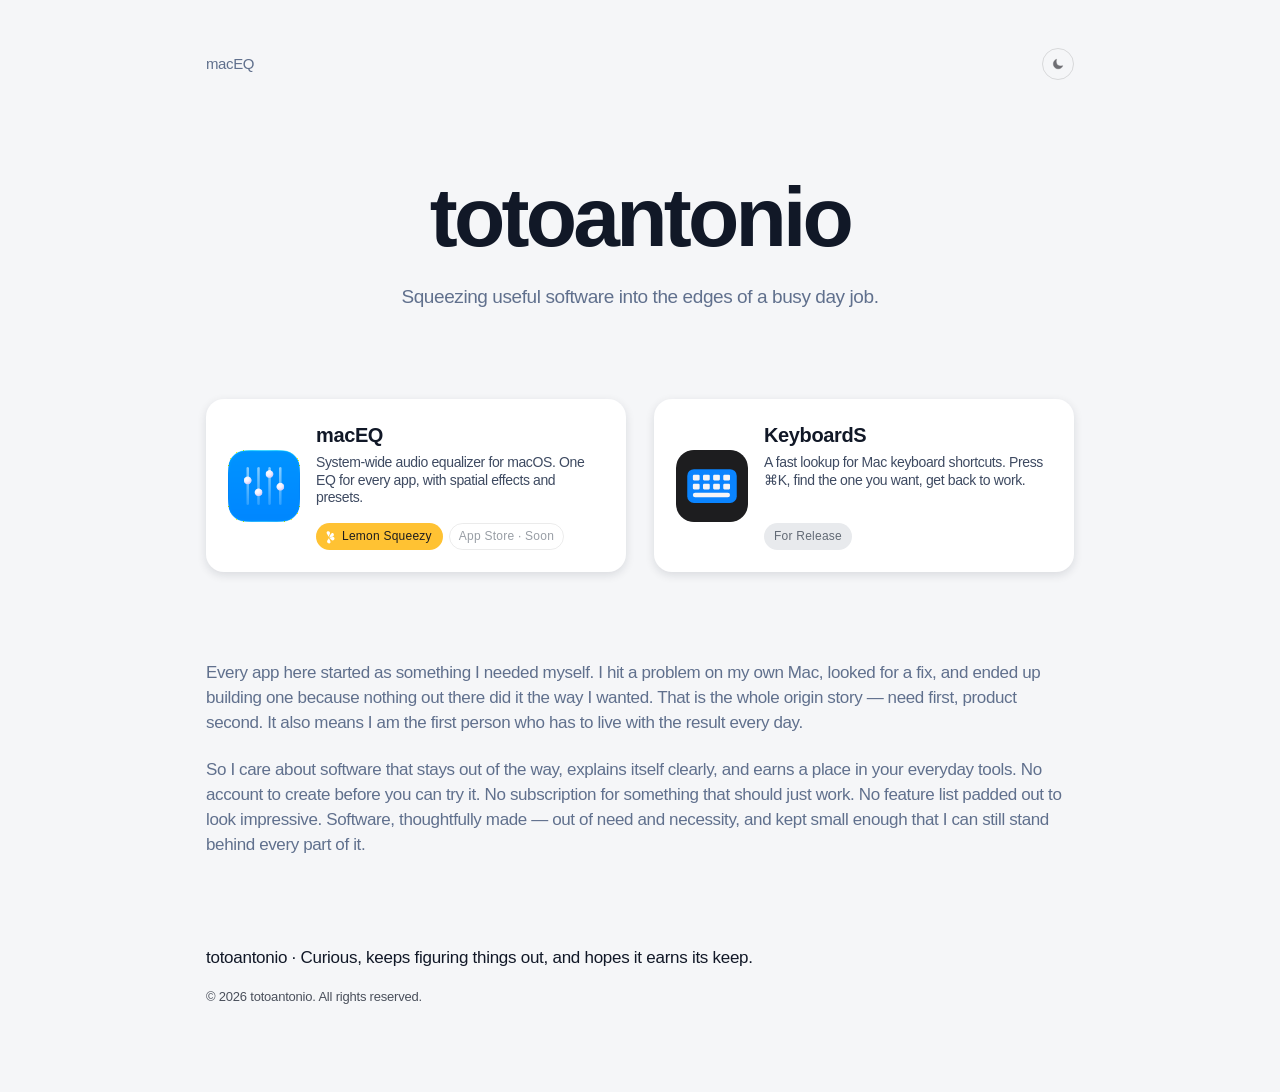
==== author.html @ f39eba29 "Under the hood refinements" ====
<!DOCTYPE html>
<html lang="en">
<head>
<meta charset="UTF-8">
<meta name="viewport" content="width=device-width, initial-scale=1">
<title>totoantonio — Squeezing useful software into the edges of a busy day job.</title>
<meta name="description" content="totoantonio - Squeezing useful software into the edges of a busy day job.">
<link rel="canonical" href="https://maceq-equalizer.pages.dev/author.html">
<meta name="theme-color" content="#FFFFFF">
<link rel="stylesheet" href="theme.css">
<script src="theme.js"></script>
<style>
  :root {
    color-scheme: light dark;
    --bg: #FFFFFF;
    --text: #1D1D1F;
    --muted: #6E6E73;
    --line: rgba(0, 0, 0, .12);
    --blue: #007AFF;
  }

  :root[data-theme="dark"] {
    --bg: #101114;
    --text: #F5F5F7;
    --muted: #98989D;
    --line: rgba(255, 255, 255, .14);
    --blue: #0A84FF;
  }

  /* Page-local palette so the theme toggle actually changes this page. */
  :root,
  :root[data-theme="light"] {
    --page-bg: #F5F6F8;
    --page-text: #111827;
    --page-soft: #60708D;
    --card-bg: #FFFFFF;
    --card-text: #3E4A61;
    --card-shadow: rgba(17, 24, 39, .12);
    --card-shadow-hover: rgba(17, 24, 39, .16);
    --pill-bg: #E8EAED;
    --pill-text: #626A75;
  }

  :root[data-theme="dark"] {
    --page-bg: #101114;
    --page-text: #F5F5F7;
    --page-soft: #9AA6BC;
    --card-bg: #1C1D21;
    --card-text: #B4BECD;
    --card-shadow: rgba(0, 0, 0, .5);
    --card-shadow-hover: rgba(0, 0, 0, .62);
    --pill-bg: #2C2E34;
    --pill-text: #A8B0BD;
  }

  * { box-sizing: border-box; }

  .sf-symbol {
    display: inline-block;
    width: 1em;
    height: 1em;
    flex: 0 0 auto;
    background: currentColor;
    -webkit-mask: var(--sf) center / contain no-repeat;
    mask: var(--sf) center / contain no-repeat;
  }

  body {
    max-width: 1240px;
    margin: 0 auto;
    padding: 48px 32px 72px;
    background: var(--page-bg);
    color: var(--page-text);
    font-family: -apple-system, BlinkMacSystemFont, "SF Pro Text", "Google Sans", "Segoe UI", sans-serif;
    font-size: 17px;
    line-height: 1.4706;
    letter-spacing: -.022em;
    -webkit-font-smoothing: antialiased;
    text-rendering: optimizeLegibility;
  }

  a { color: inherit; }

  nav {
    display: flex;
    flex-wrap: wrap;
    justify-content: center;
    gap: 24px;
    margin-bottom: 56px;
    font-size: 15px;
  }

  nav a {
    color: var(--muted);
    text-decoration: none;
  }

  nav a:hover { color: var(--text); }

  .author-nav {
    display: flex;
    align-items: center;
    justify-content: space-between;
    max-width: 868px;
    margin: 0 auto 96px;
  }

  .author-home {
    color: var(--page-soft);
    font-size: 15px;
    text-decoration: none;
  }

  .author-home:hover {
    color: var(--page-text);
  }

  .author-intro {
    max-width: 900px;
    margin: 0 auto 88px;
    text-align: center;
  }

  .author-kicker {
    display: none;
  }

  .author-intro h1 {
    margin: 0;
    color: var(--page-text);
    text-align: center;
    font-size: clamp(42px, 7vw, 84px);
    line-height: .98;
    letter-spacing: -.045em;
  }

  .author-role {
    max-width: none;
    margin: 26px 0 0;
    color: var(--page-soft);
    font-size: clamp(15px, 1.8vw, 19px);
    line-height: 1.4;
    letter-spacing: -.022em;
  }

  .author-section {
    max-width: 868px;
    margin: 0 auto;
    padding: 0;
    border: 0;
  }

  .author-section h2 {
    display: none;
  }

  .author-work {
    display: grid;
    grid-template-columns: repeat(2, minmax(0, 420px));
    justify-content: center;
    gap: 28px;
    margin: 0;
    padding: 0;
    list-style: none;
  }

  .author-work li {
    position: relative;
    top: 0;
    margin: 0;
    padding: 0;
    border: 0;
    border-radius: 18px;
    background: var(--card-bg);
    box-shadow: 0 3px 10px var(--card-shadow);
    /* `top` instead of `transform`: a transform promotes the card to its own
       layer and re-rasterizes the text at fractional pixels, which reads as
       blur on hover. */
    transition: box-shadow .2s ease, top .2s ease;
  }

  .author-work li:hover {
    top: -2px;
    box-shadow: 0 8px 22px var(--card-shadow-hover);
  }

  .author-work a {
    display: grid;
    grid-template-columns: 72px 1fr;
    align-items: stretch;
    gap: 16px;
    min-height: 132px;
    height: 100%;
    padding: 22px;
    color: var(--page-text);
    font-weight: 400;
    text-decoration: none;
  }

  /* theme.css fades any `li a` to .6 on hover — that washes the whole card
     out. The card lifts instead. */
  .author-work a:hover {
    opacity: 1;
  }

  .work-logo {
    width: 72px;
    height: 72px;
    flex: 0 0 auto;
    align-self: center;
    border-radius: 16px;
  }

  .work-copy {
    display: flex;
    flex-direction: column;
    gap: 4px;
  }

  .work-status {
    display: inline-flex;
    align-items: center;
    gap: 6px;
    width: fit-content;
    /* auto pushes it to the card floor; the description's margin keeps a
       minimum gap when there is no slack to take. */
    margin-top: auto;
    padding: 4px 9px;
    /* Transparent border keeps every pill the same height as the outlined one. */
    border: 1px solid transparent;
    border-radius: 999px;
    background: var(--pill-bg);
    color: var(--pill-text);
    font-size: 12px;
    font-weight: 400;
    letter-spacing: .02em;
  }

  /* Two pills sit side by side; the row takes the auto margin instead. */
  .work-status-row {
    display: flex;
    flex-wrap: wrap;
    gap: 6px;
    margin-top: auto;
  }

  .work-status-row .work-status {
    margin-top: 0;
  }

  .work-status-lemon {
    padding: 4px 10px 4px 5px;
    background: #FFC233;
    color: #1D1D1F;
  }

  /* Not shipped there yet — reads as inactive next to the live one. */
  .work-status-pending {
    background: transparent;
    border: 1px solid var(--line);
    color: var(--pill-text);
    opacity: .65;
  }

  .work-status img {
    width: 14px;
    height: 14px;
    flex: 0 0 auto;
  }

  .author-work strong {
    font-size: 20px;
    font-weight: 600;
  }

  .work-copy > span:not(.work-status):not(.work-status-row) {
    margin-bottom: 12px;
    color: var(--card-text);
    font-size: 14px;
    font-weight: 400;
    line-height: 1.25;
  }

  .author-note {
    max-width: 868px;
    margin: 88px auto 0;
    color: var(--page-soft);
    font-size: 17px;
    text-align: left;
    line-height: 1.4706;
  }

  .author-note + .author-note {
    margin-top: 22px;
  }

  footer {
    max-width: 868px;
    margin: 88px auto 0;
    text-align: left;
  }

  @media (max-width: 520px) {
    .author-page { padding: 28px 18px 52px; }
    .author-nav { margin-bottom: 62px; }
    .author-intro { margin-bottom: 56px; }
    .author-work { grid-template-columns: 1fr; }
    .author-work a { grid-template-columns: 72px 1fr; align-items: flex-start; gap: 16px; min-height: 0; padding: 22px; }
    .work-logo { width: 72px; height: 72px; border-radius: 16px; }
    .author-work strong { font-size: 22px; }
    .work-copy > span:not(.work-status):not(.work-status-row) { display: block; margin-top: 5px; font-size: 16px; text-align: left; }
  }
</style>
</head>
<body class="author-page">

<div class="author-nav">
  <a class="author-home" href="index.html">macEQ</a>
  <button class="theme-toggle" type="button" aria-label="Switch appearance" title="Change appearance">
    <span class="sf-symbol theme-sun" style="--sf:url('Assets/Symbols/sun.max.png')" aria-hidden="true"></span>
    <span class="sf-symbol theme-moon" style="--sf:url('Assets/Symbols/moon.png')" aria-hidden="true"></span>
  </button>
</div>

<main>
  <section class="author-intro">
    <p class="author-kicker">With time to tinker</p>
    <h1>totoantonio</h1>
    <p class="author-role">Squeezing useful software into the edges of a busy day job.</p>
  </section>

  <section class="author-section" aria-labelledby="selected-work">
    <h2 id="selected-work">Selected work</h2>
    <ul class="author-work">
      <li><a href="index.html"><img class="work-logo" src="Assets/Icon-macOS-Default-1024@1x.png" width="52" height="52" alt="macEQ app icon"><span class="work-copy"><strong>macEQ</strong><span>System-wide audio equalizer for macOS. One EQ for every app, with spatial effects and presets.</span><span class="work-status-row"><span class="work-status work-status-lemon"><img src="Assets/lemon-squeezy-mark.svg" width="14" height="14" alt="">Lemon Squeezy</span><span class="work-status work-status-pending">App Store · Soon</span></span></span></a></li>
      <li><a href="https://totoantonio.lemonsqueezy.com/checkout/buy/a7ed3bb8-9b6f-4d91-94f3-5cfa2776aadd" target="_blank" rel="noopener"><img class="work-logo" src="Assets/keyboards-mark.svg" width="52" height="52" alt="KeyboardS app icon"><span class="work-copy"><strong>KeyboardS</strong><span>A fast lookup for Mac keyboard shortcuts. Press ⌘K, find the one you want, get back to work.</span><span class="work-status">For Release</span></span></a></li>
    </ul>
  </section>

  <p class="author-note">Every app here started as something I needed myself. I hit a problem on my own Mac, looked for a fix, and ended up building one because nothing out there did it the way I wanted. That is the whole origin story — need first, product second. It also means I am the first person who has to live with the result every day.</p>
  <p class="author-note">So I care about software that stays out of the way, explains itself clearly, and earns a place in your everyday tools. No account to create before you can try it. No subscription for something that should just work. No feature list padded out to look impressive. Software, thoughtfully made — out of need and necessity, and kept small enough that I can still stand behind every part of it.</p>
</main>

<footer>
  <p>totoantonio · Curious, keeps figuring things out, and hopes it earns its keep.</p>
  <p class="copyright">© 2026 totoantonio. All rights reserved.</p>
</footer>

</body>
</html>
---- theme.css ----
/* ---------------------------------------------------------------
   Shared enhancements: web font, theme toggle, scroll reveal.
   Loaded after each page's inline <style>, so it wins on conflict.
   --------------------------------------------------------------- */

html {
  overflow-x: hidden;
}

/* Apple devices resolve -apple-system first and never reach the web font.
   Everything else falls through to Google Sans. */
body {
  font-family: -apple-system, BlinkMacSystemFont, "SF Pro Text", "Google Sans",
    "Segoe UI", Roboto, "Helvetica Neue", Helvetica, Arial, sans-serif;
}

/* ---------- Type scale ----------
   Values taken from Apple Support's own stylesheet (app-ac.css):
   body 17/1.4706/-.022em · h1 48/1.0835/-.003em · h2 40/1.1/0 · h3 32/1.125/+.004em
   Tracking loosens as type shrinks, and turns positive below 40px.
   Sizes scale down on small screens, as Apple's own breakpoints do.        */

body {
  font-size: 17px;
  line-height: 1.4706;
  letter-spacing: -.022em;
}

h1 {
  font-size: clamp(34px, 6.2vw, 48px);
  line-height: 1.0835;
  letter-spacing: -.003em;
  font-weight: 600;
}

h2 {
  font-size: clamp(28px, 5vw, 40px);
  line-height: 1.1;
  letter-spacing: 0em;
  font-weight: 600;
}

h3 {
  font-size: clamp(24px, 3.6vw, 32px);
  line-height: 1.125;
  letter-spacing: .004em;
  font-weight: 600;
}

/* Apple's 21px intro size, with its matching tracking. */
.tagline,
.lede {
  font-size: clamp(19px, 2.5vw, 21px);
  line-height: 1.381;
  letter-spacing: .011em;
}

/* Small print: Apple's 14px caption tracking. */
.requirements,
.copyright,
figcaption,
footer,
nav {
  letter-spacing: -.016em;
}

/* Headline symbols scale with the larger headings. */
h2 .sf-symbol {
  width: clamp(30px, 4.8vw, 50px);
  height: clamp(30px, 4.8vw, 50px);
}

/* ---------- Vertical rhythm: wide between topics, tight within ---------- */

h2 {
  margin-top: clamp(64px, 9vw, 96px);
  margin-bottom: 14px;
  /* A hairline gives structure without adding an object. */
  padding-top: clamp(30px, 4vw, 44px);
  border-top: 1px solid var(--line);
}

/* The first heading on a page needs no rule above it. */
main > h2:first-of-type,
h1 + h2 {
  border-top: 0;
  padding-top: 0;
}

h3 {
  margin-top: 34px;
  margin-bottom: 6px;
}

figure {
  margin-top: clamp(40px, 6vw, 60px);
  margin-bottom: clamp(40px, 6vw, 60px);
}

/* The screenshots are cropped to the window edge, so they span the same
   width as the body text. The caption sits right under the window. */
figcaption {
  margin-top: 14px;
}

/* ---------- Hero: a more confident app icon ---------- */

.app-icon {
  width: 168px;
  height: 168px;
}

.logo-lockup {
  position: relative;
  width: fit-content;
  margin: 0 auto 28px;
}

.logo-lockup .app-icon {
  margin: 0;
}

.platform-badge {
  display: flex;
  align-items: center;
  justify-content: center;
  width: auto;
  min-height: 0;
  gap: 7px;
  margin: 0;
  padding: 3px 9px;
  border: 1px solid rgba(255, 255, 255, .12);
  border-radius: 999px;
  background: #1D1D1F;
  color: #F5F5F7;
  font-size: 10px;
  font-weight: 600;
  letter-spacing: .09em;
  line-height: 1.5;
  transition: opacity .2s ease;
}

.logo-lockup .platform-badge {
  position: absolute;
  top: -7px;
  right: -9px;
  z-index: 1;
  white-space: nowrap;
}

.platform-badge:hover { opacity: .85; }

@media (max-width: 520px) {
  .app-icon { width: 132px; height: 132px; }
  .logo-lockup { margin-bottom: 20px; }
}

/* ---------- Links: inherit the text colour, never underlined ---------- */

a,
a:hover,
a:visited {
  color: inherit;
  text-decoration: none;
}

/* Inline links inside body copy stay findable through weight, not colour. */
p a,
li a {
  font-weight: 600;
  transition: opacity .2s ease;
}

p a:hover,
li a:hover,
footer a:hover {
  opacity: .6;
}

/* ---------- Manual theme override ---------- */

:root[data-theme="light"] {
  color-scheme: light;
  --bg: #FFFFFF;
  --bg-2: #F5F5F7;
  --text: #1D1D1F;
  --muted: #6E6E73;
  --line: rgba(0, 0, 0, .12);
  --blue: #007AFF;
}

:root[data-theme="dark"] {
  color-scheme: dark;
  --bg: #1C1C1E;
  --bg-2: #232326;
  --text: #F5F5F7;
  --muted: #98989D;
  --line: rgba(255, 255, 255, .14);
  --blue: #0A84FF;
}

body {
  transition: background-color .25s ease, color .25s ease;
}

/* ---------- Nav: always a single line ---------- */

nav {
  flex-wrap: nowrap;
  align-items: center;
  /* Gap and type shrink with the viewport before anything can wrap. */
  gap: clamp(11px, 3.1vw, 24px);
  font-size: clamp(12.5px, 3.1vw, 15px);
  /* Last resort on very narrow screens: scroll sideways, never stack. */
  overflow-x: auto;
  scrollbar-width: none;
  -ms-overflow-style: none;
}

nav::-webkit-scrollbar { display: none; }

nav a {
  white-space: nowrap;
  flex: 0 0 auto;
}

/* On phones, drop the two sections that are easiest to reach by scrolling. */
@media (max-width: 600px) {
  nav a[href*="#presets"],
  nav a[href*="#guide"] {
    display: none;
  }
}

/* ---------- Theme toggle ---------- */

.theme-toggle {
  width: 32px;
  height: 32px;
  flex: 0 0 auto;
  display: grid;
  place-items: center;
  padding: 0;
  border: 1px solid var(--line);
  border-radius: 50%;
  background: transparent;
  color: var(--muted);
  cursor: pointer;
  transition: color .2s ease, border-color .2s ease, transform .2s ease;
}

.theme-toggle:hover {
  color: var(--text);
  border-color: var(--text);
  transform: rotate(-15deg);
}

.theme-toggle .sf-symbol {
  width: 16px;
  height: 16px;
}

/* Show the icon for the theme you would switch TO. */
.theme-toggle .theme-sun { display: none; }
.theme-toggle .theme-moon { display: inline-block; }

@media (prefers-color-scheme: dark) {
  :root:not([data-theme="light"]) .theme-toggle .theme-sun { display: inline-block; }
  :root:not([data-theme="light"]) .theme-toggle .theme-moon { display: none; }
}

:root[data-theme="dark"] .theme-toggle .theme-sun { display: inline-block; }
:root[data-theme="dark"] .theme-toggle .theme-moon { display: none; }
:root[data-theme="light"] .theme-toggle .theme-sun { display: none; }
:root[data-theme="light"] .theme-toggle .theme-moon { display: inline-block; }

/* ---------- "SOON" overlay on the App Store badge ---------- */

.badge-soon {
  position: relative;
  cursor: default;
}

/* Small pill pinned to the badge's top-right corner. */
.badge-soon::after {
  content: attr(data-soon);
  position: absolute;
  top: -7px;
  right: -9px;
  padding: 3px 9px;
  border-radius: 980px;
  background: var(--blue);
  color: #fff;
  font-size: 10px;
  font-weight: 700;
  letter-spacing: .09em;
  line-height: 1.5;
  white-space: nowrap;
}

/* Same pill, but for a badge that actually links somewhere. */
.badge-live {
  cursor: pointer;
}

.badge-live::after {
  background: #34C759;
}

:root[data-theme="dark"] .badge-live::after {
  background: #30D158;
  color: #0B1A0F;
}

.copyright {
  margin-top: 10px;
  font-size: 13px;
  opacity: .75;
}

/* ---------- Scroll reveal ---------- */

.reveal {
  opacity: 0;
  transform: translateY(18px);
  /* Apple's motion: leaves quickly, settles slowly. */
  transition: opacity .5s cubic-bezier(.28, .11, .32, 1),
              transform .5s cubic-bezier(.28, .11, .32, 1);
  will-change: opacity, transform;
}

.reveal.visible {
  opacity: 1;
  transform: none;
}

/* Screenshots get a slightly larger, slower entrance. */
figure.reveal {
  transform: translateY(26px) scale(.99);
}

figure.reveal.visible {
  transform: none;
}

/* ---------- Hero spacing: keep the badge above the fold ---------- */

@media (max-height: 720px), (max-width: 520px) {
  nav { margin-bottom: 34px; }
  .app-icon { width: 132px; height: 132px; margin-bottom: 20px; }
  .download { margin-top: 24px; }
}

/* ---------- Respect reduced motion ---------- */

.download.guide-download {
  margin-top: 48px;
}

.download-options {
  display: flex;
  align-items: center;
  justify-content: center;
  gap: 12px;
}

.lemon-badge {
  display: inline-flex;
  align-items: center;
  justify-content: center;
  gap: 8px;
  width: 180px;
  height: 60px;
  padding: 0 12px;
  border-radius: 8px;
  background: #FFC233;
  color: #1D1D1F;
  text-align: center;
  transition: opacity .2s ease;
}

.lemon-badge:hover { opacity: .85; }

.lemon-badge img {
  width: 28px;
  height: 28px;
  flex: 0 0 auto;
}

.lemon-badge-copy {
  display: flex;
  flex-direction: column;
  align-items: flex-start;
  line-height: 1;
  white-space: nowrap;
}

.lemon-badge-copy > span {
  font-size: 10px;
  font-weight: 400;
  letter-spacing: .02em;
}

.lemon-badge-copy strong {
  margin-top: 3px;
  font-size: 16px;
  font-weight: 500;
  letter-spacing: -.02em;
}

@media (max-width: 520px) {
  .download-options {
    gap: 8px;
    align-items: stretch;
  }

  .download-options > * {
    width: calc((100% - 8px) / 2);
    min-width: 0;
  }

  /* Both badges share the App Store artwork's 3:1 ratio so their
     boxes are exactly the same size at any phone width. */
  .download-options .badge {
    display: flex;
    aspect-ratio: 3 / 1;
  }

  .download-options .badge img {
    width: 100%;
    height: 100%;
    object-fit: contain;
  }

  .download-options .lemon-badge {
    height: auto;
    aspect-ratio: 3 / 1;
    padding: 0 6px;
    gap: 5px;
  }

  .download-options .lemon-badge img {
    width: 22px;
    height: 22px;
  }

  .download-options .lemon-badge-copy > span {
    font-size: 8px;
  }

  .download-options .lemon-badge-copy strong {
    font-size: 15px;
  }
}

@media (prefers-reduced-motion: reduce) {
  .reveal,
  figure.reveal {
    opacity: 1;
    transform: none;
    transition: none;
  }
  .theme-toggle:hover { transform: none; }
  body { transition: none; }
}
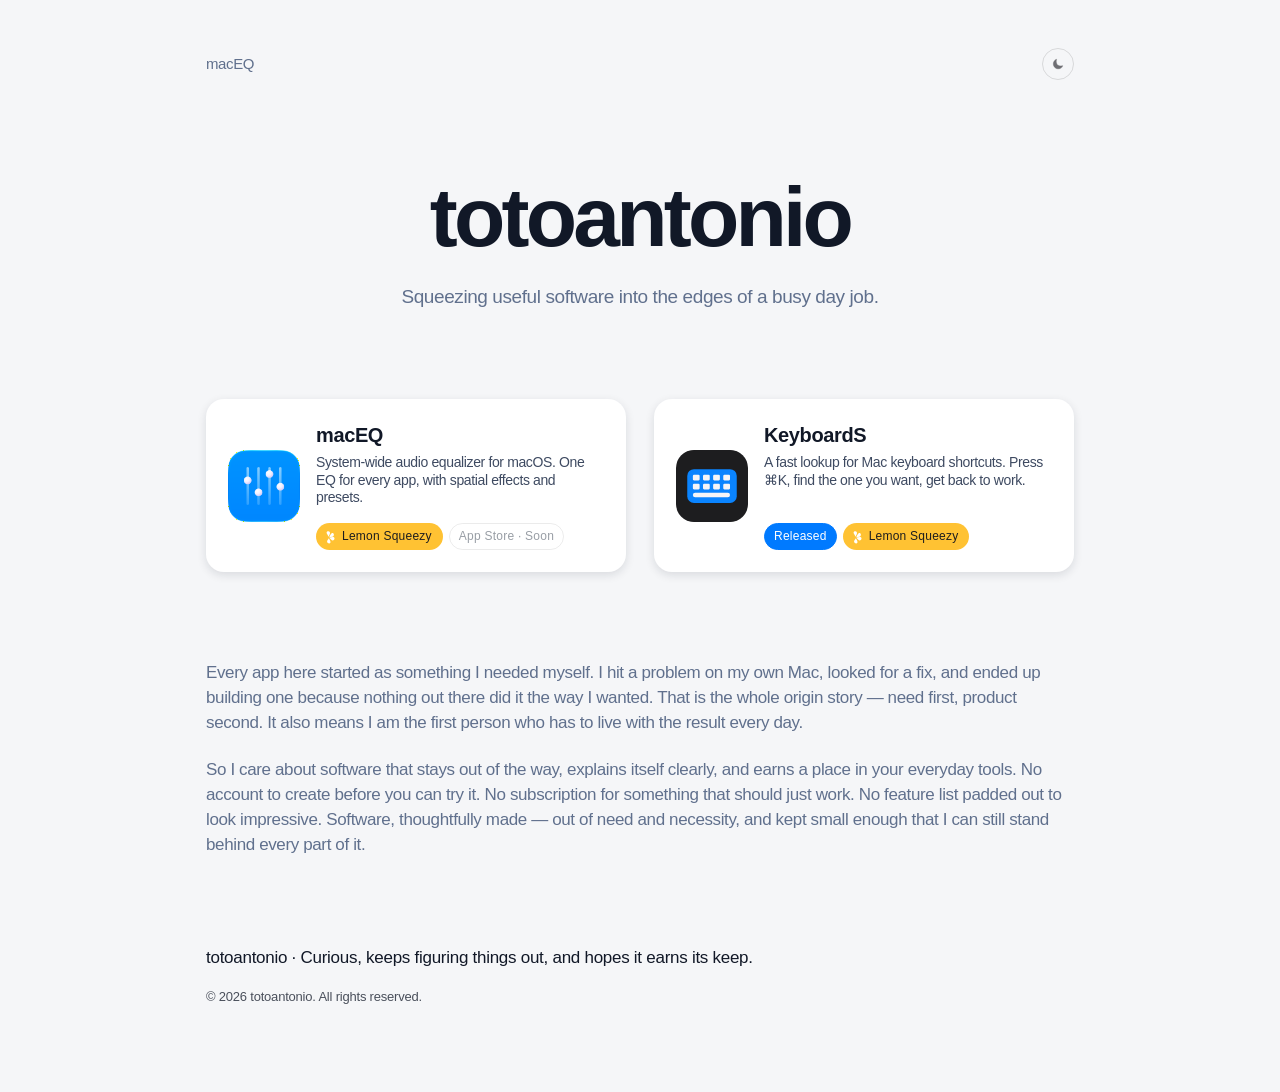
==== commit b7ea3e92: "Under the hood refinements" ====
--- a/author.html
+++ b/author.html
@@ -254,6 +254,13 @@
     color: #1D1D1F;
   }
 
+  /* Shipping now — the one pill that gets full colour. */
+  .work-status-released {
+    background: #007AFF;
+    border-color: #007AFF;
+    color: #FFFFFF;
+  }
+
   /* Not shipped there yet — reads as inactive next to the live one. */
   .work-status-pending {
     background: transparent;
@@ -333,7 +340,7 @@
     <h2 id="selected-work">Selected work</h2>
     <ul class="author-work">
       <li><a href="index.html"><img class="work-logo" src="Assets/Icon-macOS-Default-1024@1x.png" width="52" height="52" alt="macEQ app icon"><span class="work-copy"><strong>macEQ</strong><span>System-wide audio equalizer for macOS. One EQ for every app, with spatial effects and presets.</span><span class="work-status-row"><span class="work-status work-status-lemon"><img src="Assets/lemon-squeezy-mark.svg" width="14" height="14" alt="">Lemon Squeezy</span><span class="work-status work-status-pending">App Store · Soon</span></span></span></a></li>
-      <li><a href="https://totoantonio.lemonsqueezy.com/checkout/buy/a7ed3bb8-9b6f-4d91-94f3-5cfa2776aadd" target="_blank" rel="noopener"><img class="work-logo" src="Assets/keyboards-mark.svg" width="52" height="52" alt="KeyboardS app icon"><span class="work-copy"><strong>KeyboardS</strong><span>A fast lookup for Mac keyboard shortcuts. Press ⌘K, find the one you want, get back to work.</span><span class="work-status">For Release</span></span></a></li>
+      <li><a href="https://totoantonio.lemonsqueezy.com/checkout/buy/a7ed3bb8-9b6f-4d91-94f3-5cfa2776aadd" target="_blank" rel="noopener"><img class="work-logo" src="Assets/keyboards-mark.svg" width="52" height="52" alt="KeyboardS app icon"><span class="work-copy"><strong>KeyboardS</strong><span>A fast lookup for Mac keyboard shortcuts. Press ⌘K, find the one you want, get back to work.</span><span class="work-status-row"><span class="work-status work-status-released">Released</span><span class="work-status work-status-lemon"><img src="Assets/lemon-squeezy-mark.svg" width="14" height="14" alt="">Lemon Squeezy</span></span></span></a></li>
     </ul>
   </section>
 
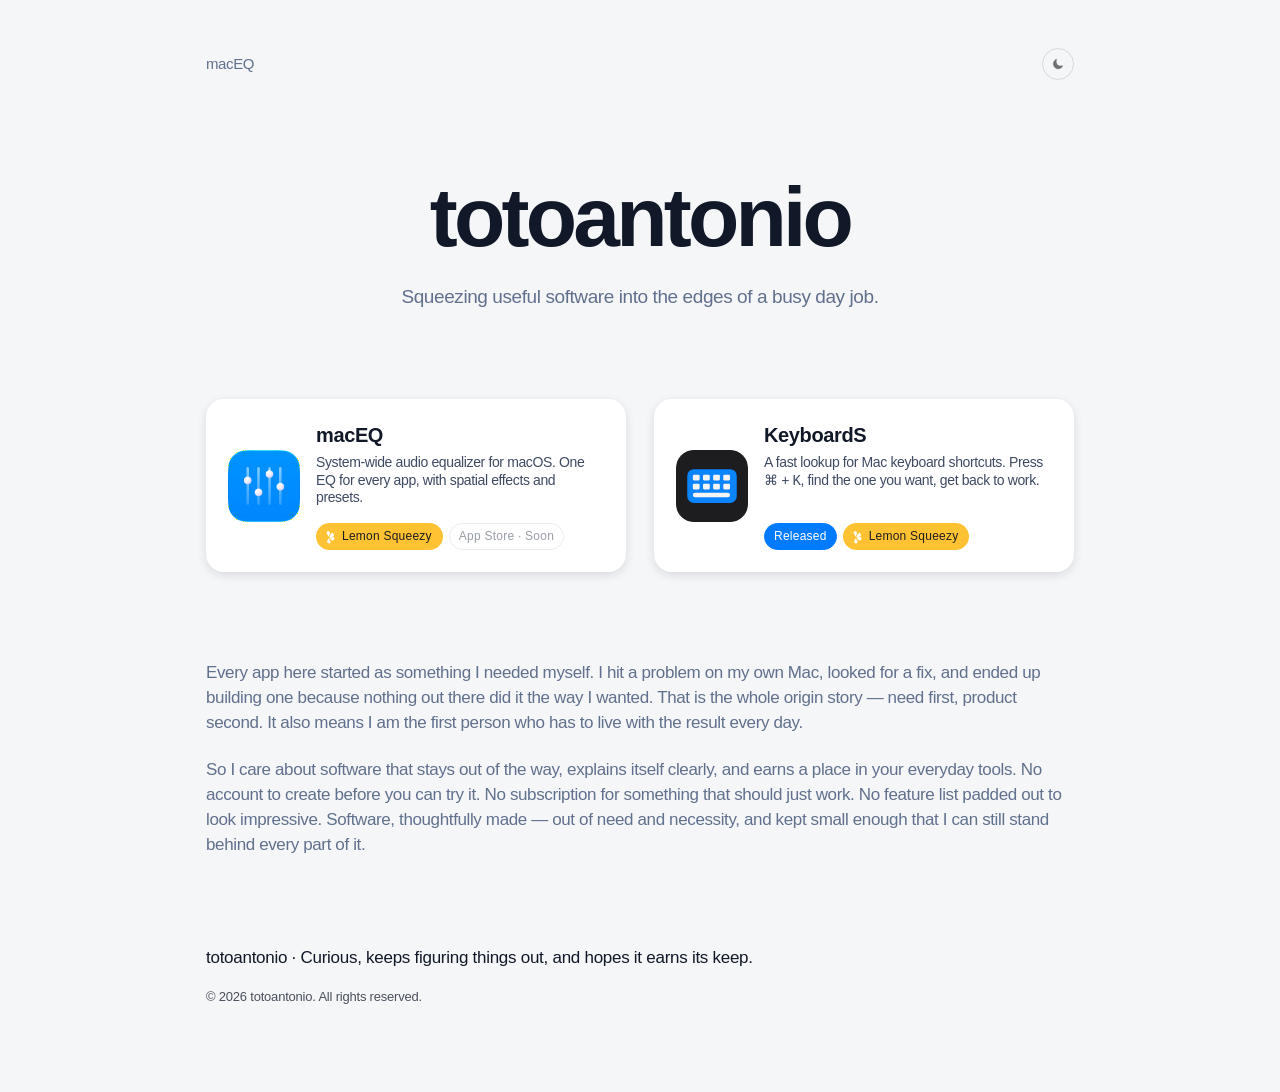
==== commit faf037e2: "Under the hood refinements" ====
--- a/author.html
+++ b/author.html
@@ -340,7 +340,7 @@
     <h2 id="selected-work">Selected work</h2>
     <ul class="author-work">
       <li><a href="index.html"><img class="work-logo" src="Assets/Icon-macOS-Default-1024@1x.png" width="52" height="52" alt="macEQ app icon"><span class="work-copy"><strong>macEQ</strong><span>System-wide audio equalizer for macOS. One EQ for every app, with spatial effects and presets.</span><span class="work-status-row"><span class="work-status work-status-lemon"><img src="Assets/lemon-squeezy-mark.svg" width="14" height="14" alt="">Lemon Squeezy</span><span class="work-status work-status-pending">App Store · Soon</span></span></span></a></li>
-      <li><a href="https://totoantonio.lemonsqueezy.com/checkout/buy/a7ed3bb8-9b6f-4d91-94f3-5cfa2776aadd" target="_blank" rel="noopener"><img class="work-logo" src="Assets/keyboards-mark.svg" width="52" height="52" alt="KeyboardS app icon"><span class="work-copy"><strong>KeyboardS</strong><span>A fast lookup for Mac keyboard shortcuts. Press ⌘K, find the one you want, get back to work.</span><span class="work-status-row"><span class="work-status work-status-released">Released</span><span class="work-status work-status-lemon"><img src="Assets/lemon-squeezy-mark.svg" width="14" height="14" alt="">Lemon Squeezy</span></span></span></a></li>
+      <li><a href="keyboards.html"><img class="work-logo" src="Assets/keyboards-mark.svg" width="52" height="52" alt="KeyboardS app icon"><span class="work-copy"><strong>KeyboardS</strong><span>A fast lookup for Mac keyboard shortcuts. Press <kbd>⌘</kbd> + <kbd>K</kbd>, find the one you want, get back to work.</span><span class="work-status-row"><span class="work-status work-status-released">Released</span><span class="work-status work-status-lemon"><img src="Assets/lemon-squeezy-mark.svg" width="14" height="14" alt="">Lemon Squeezy</span></span></span></a></li>
     </ul>
   </section>
 
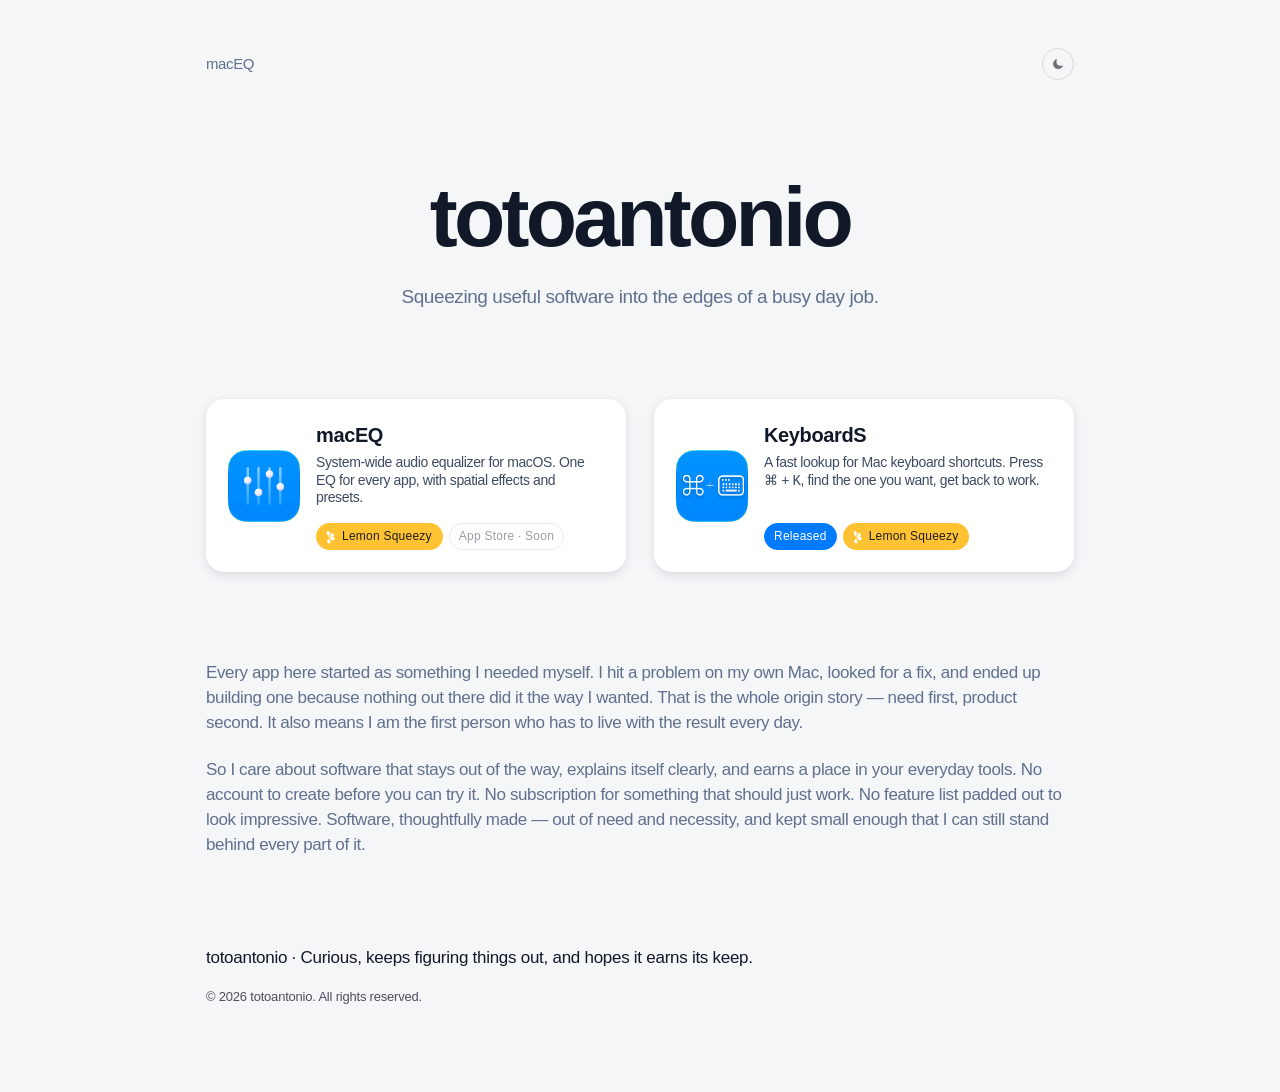
==== commit 41ce629c: "Under the hood refinements" ====
--- a/author.html
+++ b/author.html
@@ -340,7 +340,7 @@
     <h2 id="selected-work">Selected work</h2>
     <ul class="author-work">
       <li><a href="index.html"><img class="work-logo" src="Assets/Icon-macOS-Default-1024@1x.png" width="52" height="52" alt="macEQ app icon"><span class="work-copy"><strong>macEQ</strong><span>System-wide audio equalizer for macOS. One EQ for every app, with spatial effects and presets.</span><span class="work-status-row"><span class="work-status work-status-lemon"><img src="Assets/lemon-squeezy-mark.svg" width="14" height="14" alt="">Lemon Squeezy</span><span class="work-status work-status-pending">App Store · Soon</span></span></span></a></li>
-      <li><a href="keyboards.html"><img class="work-logo" src="Assets/keyboards-mark.svg" width="52" height="52" alt="KeyboardS app icon"><span class="work-copy"><strong>KeyboardS</strong><span>A fast lookup for Mac keyboard shortcuts. Press <kbd>⌘</kbd> + <kbd>K</kbd>, find the one you want, get back to work.</span><span class="work-status-row"><span class="work-status work-status-released">Released</span><span class="work-status work-status-lemon"><img src="Assets/lemon-squeezy-mark.svg" width="14" height="14" alt="">Lemon Squeezy</span></span></span></a></li>
+      <li><a href="keyboards.html"><img class="work-logo" src="Assets/Keyboard-Default-1024@1x.png" width="52" height="52" alt="KeyboardS app icon"><span class="work-copy"><strong>KeyboardS</strong><span>A fast lookup for Mac keyboard shortcuts. Press <kbd>⌘</kbd> + <kbd>K</kbd>, find the one you want, get back to work.</span><span class="work-status-row"><span class="work-status work-status-released">Released</span><span class="work-status work-status-lemon"><img src="Assets/lemon-squeezy-mark.svg" width="14" height="14" alt="">Lemon Squeezy</span></span></span></a></li>
     </ul>
   </section>
 
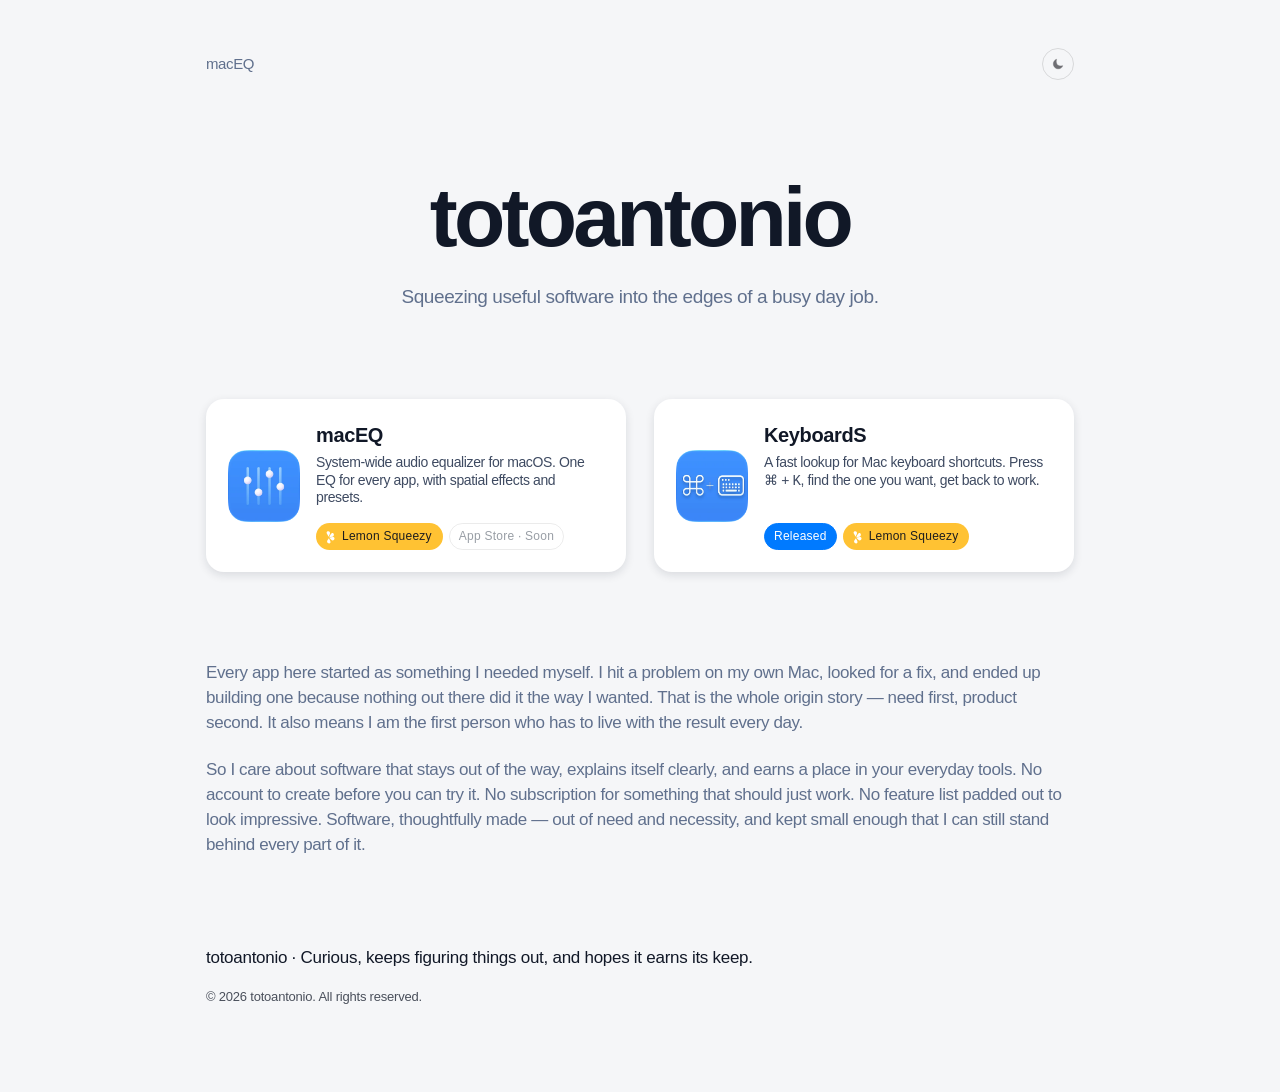
==== commit f9a2353f: "Improve site loading performance" ====
--- a/author.html
+++ b/author.html
@@ -339,8 +339,8 @@
   <section class="author-section" aria-labelledby="selected-work">
     <h2 id="selected-work">Selected work</h2>
     <ul class="author-work">
-      <li><a href="index.html"><img class="work-logo" src="Assets/Icon-macOS-Default-1024@1x.png" width="52" height="52" alt="macEQ app icon"><span class="work-copy"><strong>macEQ</strong><span>System-wide audio equalizer for macOS. One EQ for every app, with spatial effects and presets.</span><span class="work-status-row"><span class="work-status work-status-lemon"><img src="Assets/lemon-squeezy-mark.svg" width="14" height="14" alt="">Lemon Squeezy</span><span class="work-status work-status-pending">App Store · Soon</span></span></span></a></li>
-      <li><a href="keyboards.html"><img class="work-logo" src="Assets/Keyboard-Default-1024@1x.png" width="52" height="52" alt="KeyboardS app icon"><span class="work-copy"><strong>KeyboardS</strong><span>A fast lookup for Mac keyboard shortcuts. Press <kbd>⌘</kbd> + <kbd>K</kbd>, find the one you want, get back to work.</span><span class="work-status-row"><span class="work-status work-status-released">Released</span><span class="work-status work-status-lemon"><img src="Assets/lemon-squeezy-mark.svg" width="14" height="14" alt="">Lemon Squeezy</span></span></span></a></li>
+      <li><a href="index.html"><img class="work-logo" src="Assets/optimized/maceq-icon-256.webp" width="52" height="52" decoding="async" alt="macEQ app icon"><span class="work-copy"><strong>macEQ</strong><span>System-wide audio equalizer for macOS. One EQ for every app, with spatial effects and presets.</span><span class="work-status-row"><span class="work-status work-status-lemon"><img src="Assets/lemon-squeezy-mark.svg" width="14" height="14" alt="">Lemon Squeezy</span><span class="work-status work-status-pending">App Store · Soon</span></span></span></a></li>
+      <li><a href="keyboards.html"><img class="work-logo" src="Assets/optimized/keyboards-icon-256.webp" width="52" height="52" decoding="async" alt="KeyboardS app icon"><span class="work-copy"><strong>KeyboardS</strong><span>A fast lookup for Mac keyboard shortcuts. Press <kbd>⌘</kbd> + <kbd>K</kbd>, find the one you want, get back to work.</span><span class="work-status-row"><span class="work-status work-status-released">Released</span><span class="work-status work-status-lemon"><img src="Assets/lemon-squeezy-mark.svg" width="14" height="14" alt="">Lemon Squeezy</span></span></span></a></li>
     </ul>
   </section>
 
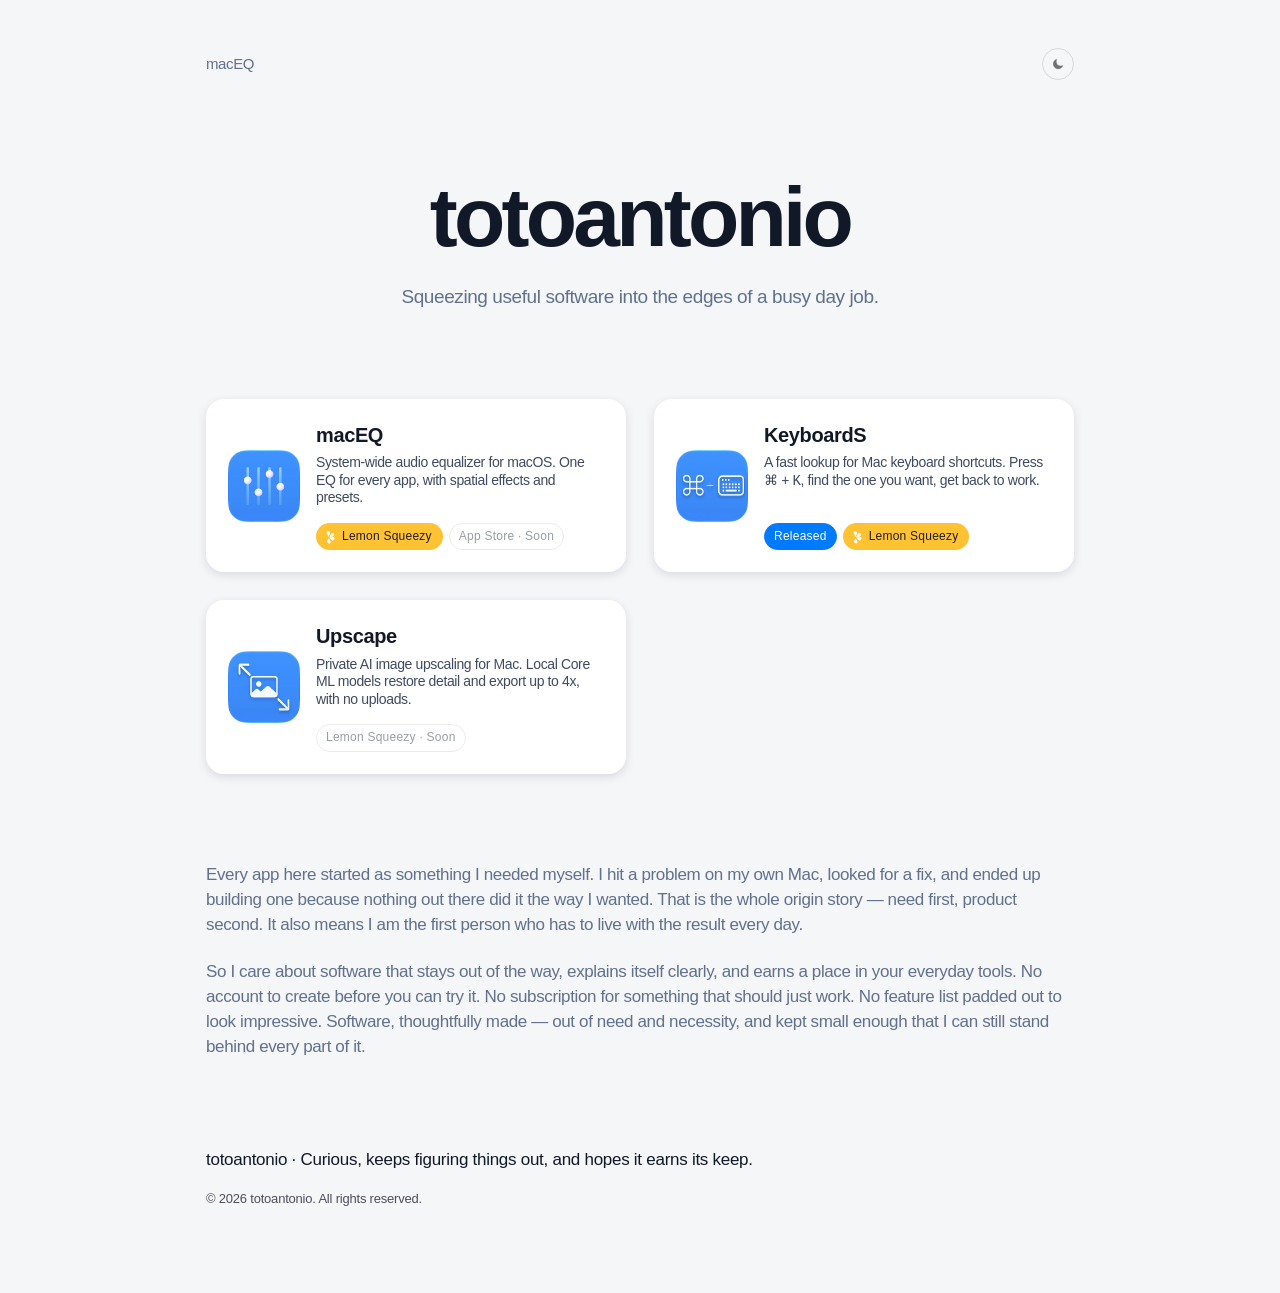
==== commit c6f36ebe: "Add Upscape product page New upscape.html for the AI image upscaler, matching the layout and styles " ====
--- a/author.html
+++ b/author.html
@@ -341,6 +341,7 @@
     <ul class="author-work">
       <li><a href="index.html"><img class="work-logo" src="Assets/optimized/maceq-icon-256.webp" width="52" height="52" decoding="async" alt="macEQ app icon"><span class="work-copy"><strong>macEQ</strong><span>System-wide audio equalizer for macOS. One EQ for every app, with spatial effects and presets.</span><span class="work-status-row"><span class="work-status work-status-lemon"><img src="Assets/lemon-squeezy-mark.svg" width="14" height="14" alt="">Lemon Squeezy</span><span class="work-status work-status-pending">App Store · Soon</span></span></span></a></li>
       <li><a href="keyboards.html"><img class="work-logo" src="Assets/optimized/keyboards-icon-256.webp" width="52" height="52" decoding="async" alt="KeyboardS app icon"><span class="work-copy"><strong>KeyboardS</strong><span>A fast lookup for Mac keyboard shortcuts. Press <kbd>⌘</kbd> + <kbd>K</kbd>, find the one you want, get back to work.</span><span class="work-status-row"><span class="work-status work-status-released">Released</span><span class="work-status work-status-lemon"><img src="Assets/lemon-squeezy-mark.svg" width="14" height="14" alt="">Lemon Squeezy</span></span></span></a></li>
+      <li><a href="upscape.html"><img class="work-logo" src="Assets/optimized/upscape-icon-256.webp" width="52" height="52" decoding="async" alt="Upscape app icon"><span class="work-copy"><strong>Upscape</strong><span>Private AI image upscaling for Mac. Local Core ML models restore detail and export up to 4x, with no uploads.</span><span class="work-status-row"><span class="work-status work-status-pending">Lemon Squeezy · Soon</span></span></span></a></li>
     </ul>
   </section>
 
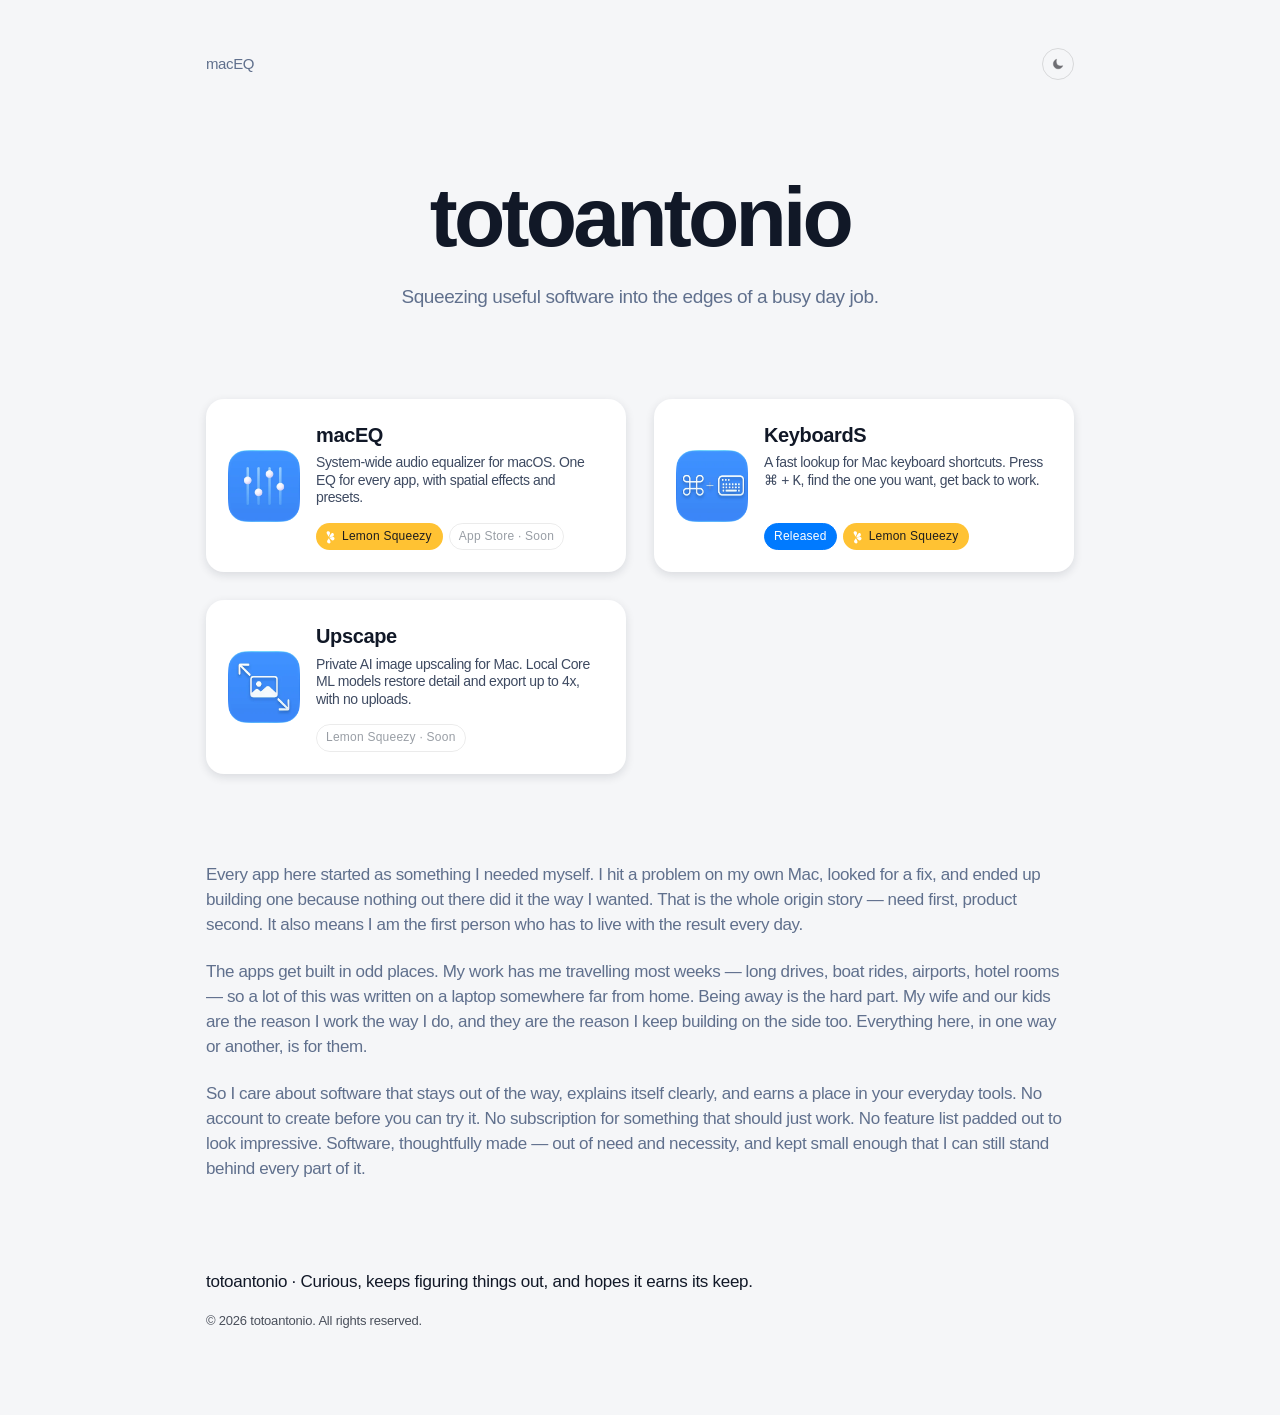
==== commit aaa124c6: "Add a personal note to the author page" ====
--- a/author.html
+++ b/author.html
@@ -346,6 +346,7 @@
   </section>
 
   <p class="author-note">Every app here started as something I needed myself. I hit a problem on my own Mac, looked for a fix, and ended up building one because nothing out there did it the way I wanted. That is the whole origin story — need first, product second. It also means I am the first person who has to live with the result every day.</p>
+  <p class="author-note">The apps get built in odd places. My work has me travelling most weeks — long drives, boat rides, airports, hotel rooms — so a lot of this was written on a laptop somewhere far from home. Being away is the hard part. My wife and our kids are the reason I work the way I do, and they are the reason I keep building on the side too. Everything here, in one way or another, is for them.</p>
   <p class="author-note">So I care about software that stays out of the way, explains itself clearly, and earns a place in your everyday tools. No account to create before you can try it. No subscription for something that should just work. No feature list padded out to look impressive. Software, thoughtfully made — out of need and necessity, and kept small enough that I can still stand behind every part of it.</p>
 </main>
 
